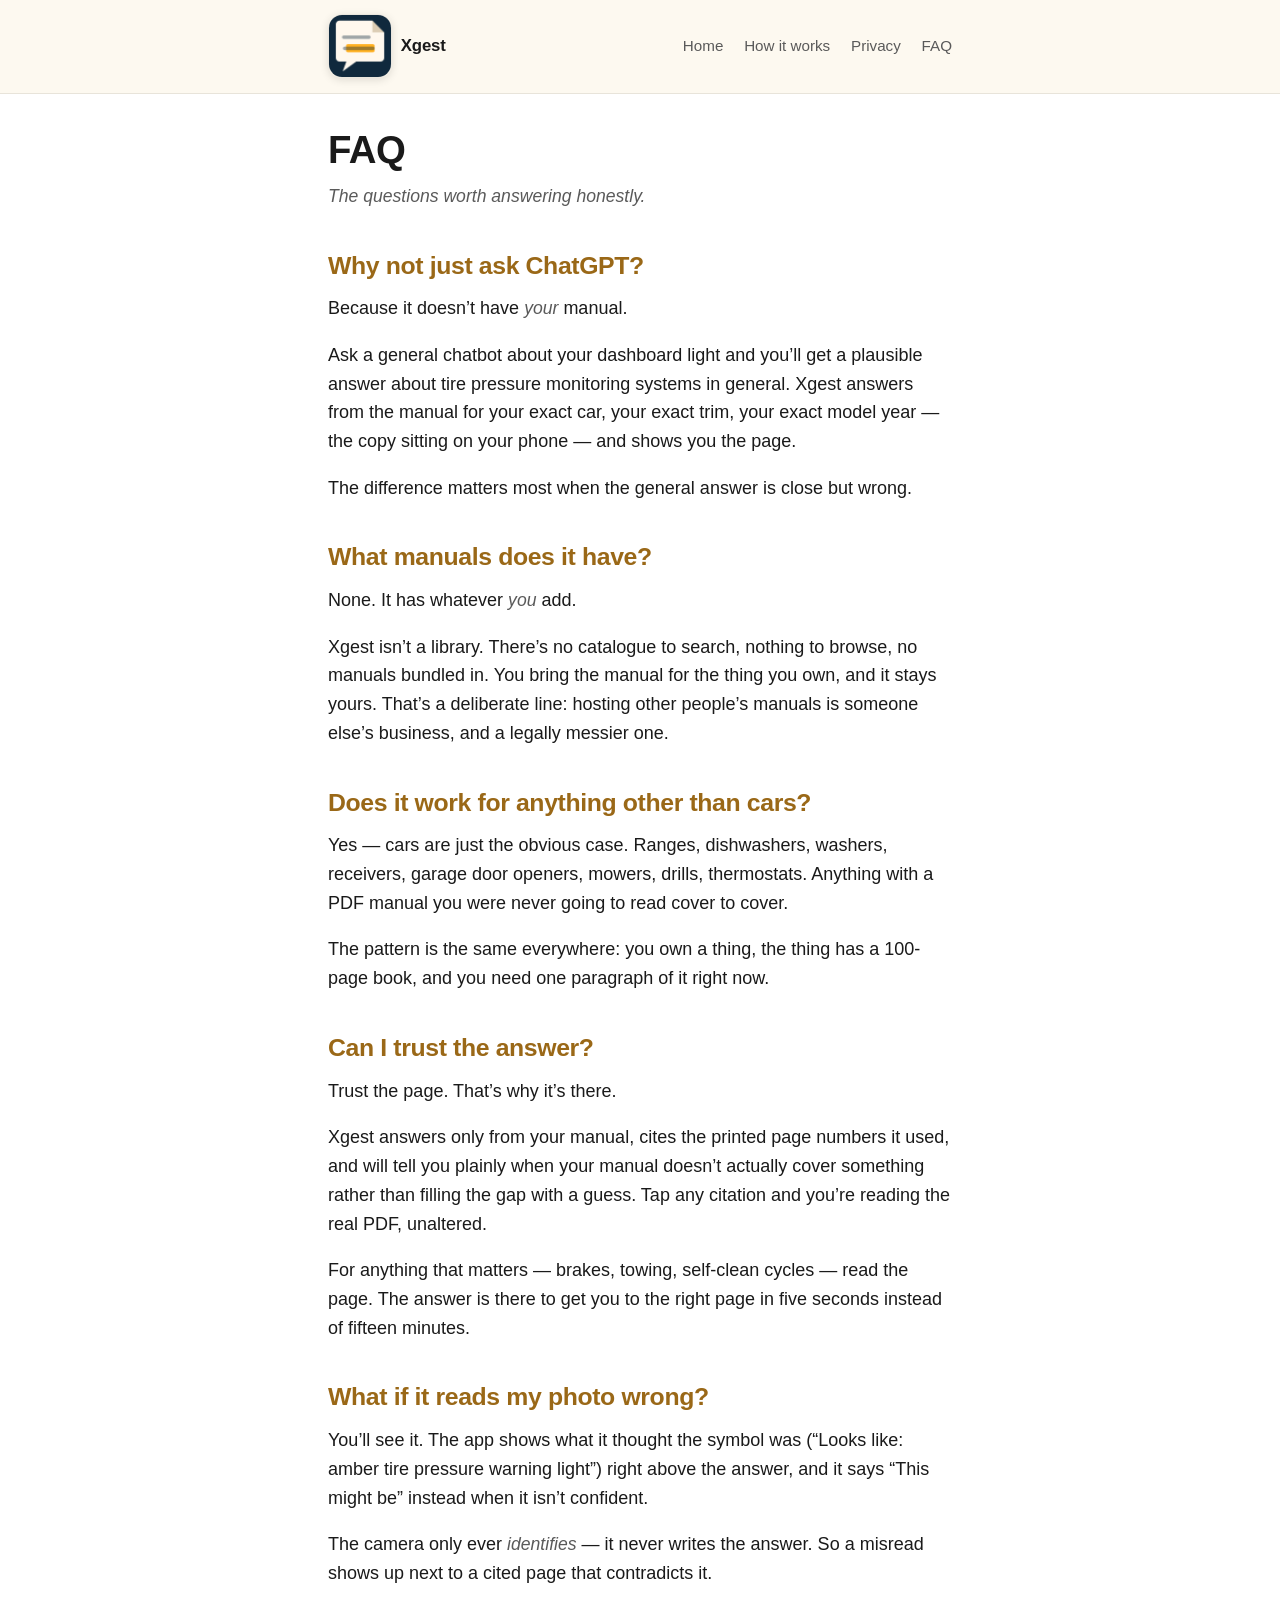
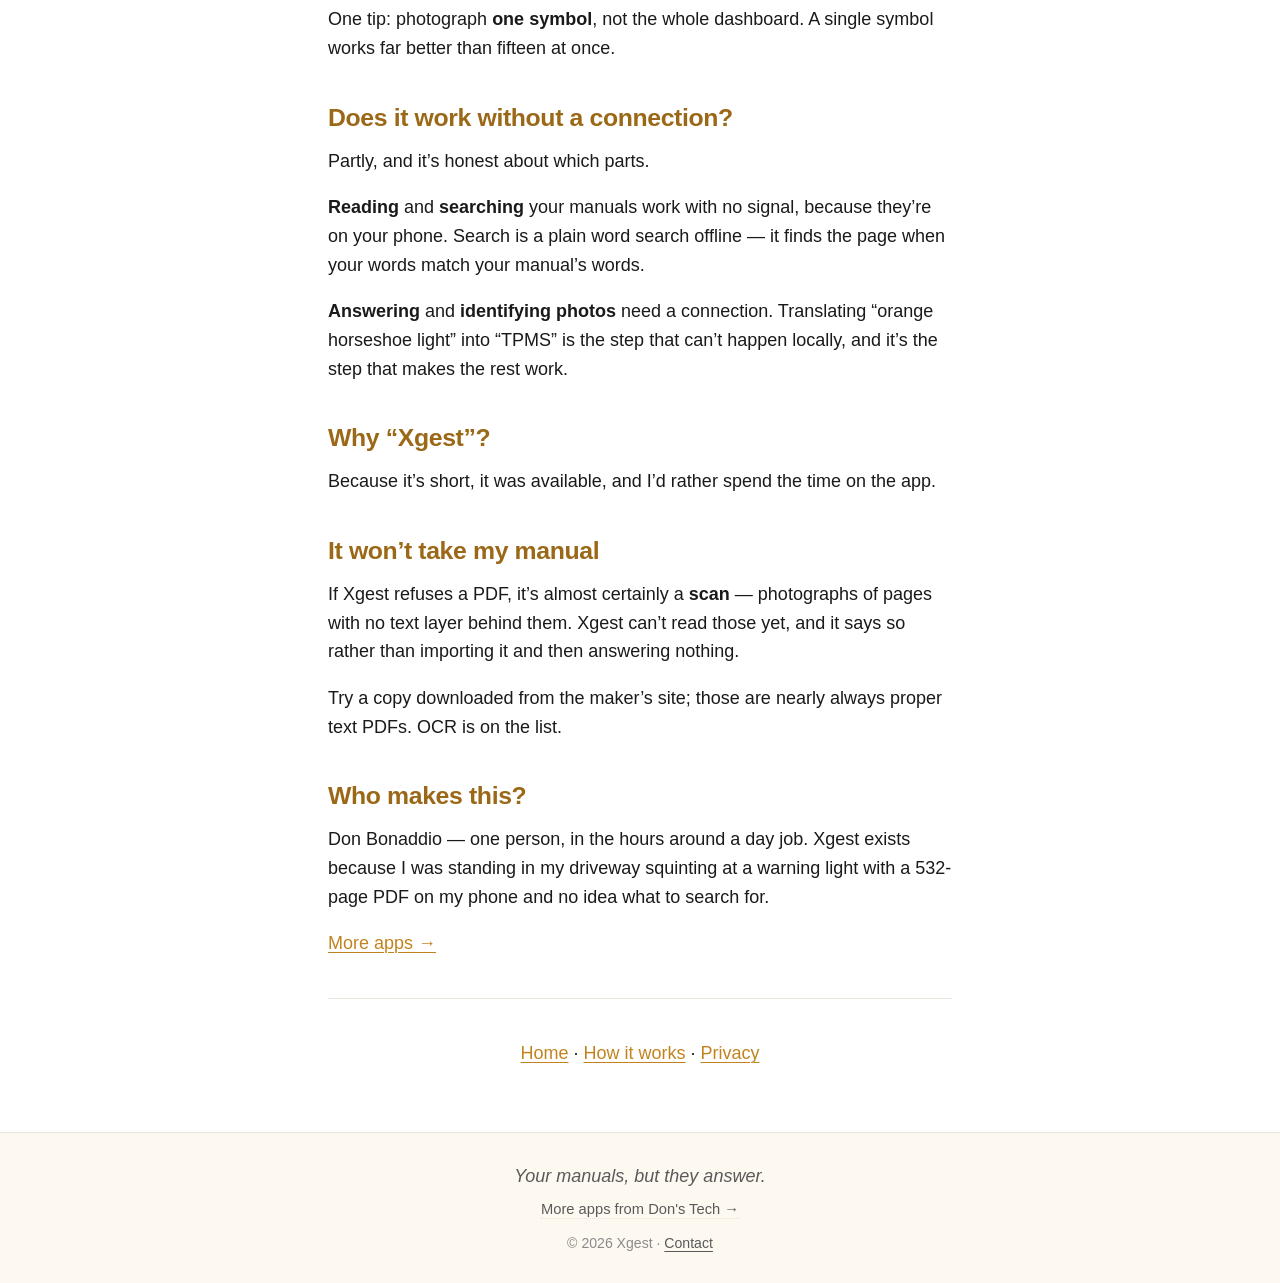
==== faq.html @ bc57be78 "Deploy: initial site" ====
<!DOCTYPE html>
<html lang="en">
<head>
<meta charset="UTF-8">
<meta name="viewport" content="width=device-width, initial-scale=1.0">
<meta name="description" content="The questions worth answering honestly.">
<title>FAQ — Xgest</title>
<link rel="stylesheet" href="style.css">
<link rel="icon" type="image/png" href="icon.png">
<link rel="apple-touch-icon" href="icon.png">
</head>
<body>
<header class="site-header">
  <div class="container">
    <a href="index.html" class="brand">
      <img src="icon.png" alt="" class="brand-icon">
      <span>Xgest</span>
    </a>
    <nav class="primary-nav">
      <a href="index.html">Home</a>
      <a href="how.html">How it works</a>
      <a href="why-private.html">Privacy</a>
      <a href="faq.html">FAQ</a>
    </nav>
  </div>
</header>

<main class="container">
<h1>FAQ</h1>
<p><em>The questions worth answering honestly.</em></p>
<h2>Why not just ask ChatGPT?</h2>
<p>Because it doesn&rsquo;t have <em>your</em> manual.</p>
<p>Ask a general chatbot about your dashboard light and you&rsquo;ll get a plausible answer about tire pressure monitoring systems in general. Xgest answers from the manual for your exact car, your exact trim, your exact model year — the copy sitting on your phone — and shows you the page.</p>
<p>The difference matters most when the general answer is close but wrong.</p>
<h2>What manuals does it have?</h2>
<p>None. It has whatever <em>you</em> add.</p>
<p>Xgest isn&rsquo;t a library. There&rsquo;s no catalogue to search, nothing to browse, no manuals bundled in. You bring the manual for the thing you own, and it stays yours. That&rsquo;s a deliberate line: hosting other people&rsquo;s manuals is someone else&rsquo;s business, and a legally messier one.</p>
<h2>Does it work for anything other than cars?</h2>
<p>Yes — cars are just the obvious case. Ranges, dishwashers, washers, receivers, garage door openers, mowers, drills, thermostats. Anything with a PDF manual you were never going to read cover to cover.</p>
<p>The pattern is the same everywhere: you own a thing, the thing has a 100-page book, and you need one paragraph of it right now.</p>
<h2>Can I trust the answer?</h2>
<p>Trust the page. That&rsquo;s why it&rsquo;s there.</p>
<p>Xgest answers only from your manual, cites the printed page numbers it used, and will tell you plainly when your manual doesn&rsquo;t actually cover something rather than filling the gap with a guess. Tap any citation and you&rsquo;re reading the real PDF, unaltered.</p>
<p>For anything that matters — brakes, towing, self-clean cycles — read the page. The answer is there to get you to the right page in five seconds instead of fifteen minutes.</p>
<h2>What if it reads my photo wrong?</h2>
<p>You&rsquo;ll see it. The app shows what it thought the symbol was (&ldquo;Looks like: amber tire pressure warning light&rdquo;) right above the answer, and it says &ldquo;This might be&rdquo; instead when it isn&rsquo;t confident.</p>
<p>The camera only ever <em>identifies</em> — it never writes the answer. So a misread shows up next to a cited page that contradicts it.</p>
<p>One tip: photograph <strong>one symbol</strong>, not the whole dashboard. A single symbol works far better than fifteen at once.</p>
<h2>Does it work without a connection?</h2>
<p>Partly, and it&rsquo;s honest about which parts.</p>
<p><strong>Reading</strong> and <strong>searching</strong> your manuals work with no signal, because they&rsquo;re on your phone. Search is a plain word search offline — it finds the page when your words match your manual&rsquo;s words.</p>
<p><strong>Answering</strong> and <strong>identifying photos</strong> need a connection. Translating &ldquo;orange horseshoe light&rdquo; into &ldquo;TPMS&rdquo; is the step that can&rsquo;t happen locally, and it&rsquo;s the step that makes the rest work.</p>
<h2>Why &ldquo;Xgest&rdquo;?</h2>
<p>Because it&rsquo;s short, it was available, and I&rsquo;d rather spend the time on the app.</p>
<h2>It won&rsquo;t take my manual</h2>
<p>If Xgest refuses a PDF, it&rsquo;s almost certainly a <strong>scan</strong> — photographs of pages with no text layer behind them. Xgest can&rsquo;t read those yet, and it says so rather than importing it and then answering nothing.</p>
<p>Try a copy downloaded from the maker&rsquo;s site; those are nearly always proper text PDFs. OCR is on the list.</p>
<h2>Who makes this?</h2>
<p>Don Bonaddio — one person, in the hours around a day job. Xgest exists because I was standing in my driveway squinting at a warning light with a 532-page PDF on my phone and no idea what to search for.</p>
<p><a href="https://donstech.com">More apps →</a></p>
<hr />
<p><a href="index.html">Home</a> · <a href="how.html">How it works</a> · <a href="why-private.html">Privacy</a></p>
</main>

<footer class="site-footer">
  <div class="container">
    <p class="tagline">Your manuals, but they answer.</p>
    <p class="umbrella"><a href="https://donstech.com">More apps from Don's Tech →</a></p>
    <p class="meta">© 2026 Xgest · <a href="mailto:don@xgest.app">Contact</a></p>
  </div>
</footer>
</body>
</html>
---- style.css ----
/* Xgest — paper, ink, and a highlighter.
 *
 * Single stylesheet for the whole site. No build step beyond build.py
 * copying this file into ./build/.
 *
 * Forked from whatsfordinnertonight.org's stylesheet: same structure, same
 * build.py, retheme only. The two sites should feel like siblings, because
 * they are.
 *
 * Design notes:
 * - System fonts so the site feels native on each platform
 * - Comfortable measure (45-75 chars per line) for actual reading
 * - One column, generous spacing, no sidebar, no popups
 * - Palette mirrors the app icon: a page of grey type with one amber
 *   highlight across it. Amber is the answer; the paper is your manual.
 * - No JS required
 */

/* ---- Variables ---- */

:root {
    --bg: #ffffff;
    --fg: #1a1a1a;
    --fg-muted: #5a5a5a;
    --fg-tertiary: #8a8a8a;

    /* Xgest palette — amber is the highlighter. Ink and slate are the
     * page it's drawn on. */
    --accent: #c2831f;            /* amber — the highlight, primary CTA */
    --accent-dark: #9a6817;
    --sage: #6f8e6e;              /* reserved: "found it" / success */
    --sage-dark: #557555;
    --navy: #3a4a6d;              /* reserved: citations / page links */
    --navy-dark: #2c3a59;

    --border: #e8e4da;
    --surface: #fdf9f0;            /* paper */
    --code-bg: #f5f1e8;

    --maxw: 42rem;
    --maxw-wide: 56rem;

    --font-sans: -apple-system, BlinkMacSystemFont, "SF Pro Text", "Segoe UI",
                 Roboto, Helvetica, Arial, sans-serif;
    --font-serif: "New York", "Charter", "Georgia", "Iowan Old Style", serif;
}

/* ---- Reset / base ---- */

*, *::before, *::after {
    box-sizing: border-box;
}

html {
    -webkit-text-size-adjust: 100%;
    scroll-behavior: smooth;
}

body {
    margin: 0;
    padding: 0;
    font-family: var(--font-sans);
    font-size: 18px;
    line-height: 1.6;
    color: var(--fg);
    background: var(--bg);
    text-rendering: optimizeLegibility;
    -webkit-font-smoothing: antialiased;
}

.container {
    width: 100%;
    max-width: var(--maxw);
    margin: 0 auto;
    padding: 0 1.5rem;
}

/* ---- Header / nav ---- */

.site-header {
    border-bottom: 1px solid var(--border);
    background: var(--surface);
    padding: 0.9rem 0;
    margin-bottom: 2rem;
}

.site-header .container {
    display: flex;
    align-items: center;
    justify-content: space-between;
    gap: 1.5rem;
    flex-wrap: wrap;
}

.brand {
    display: flex;
    align-items: center;
    gap: 0.55rem;
    text-decoration: none;
    color: var(--fg);
    font-weight: 700;
    font-size: 1.05rem;
    letter-spacing: -0.01em;
}

/* App icon next to the wordmark. Doubled from 32px to 64px to match
 * gososh.app so the brand reads more confidently on first glance.
 * iOS app-icon rounding (14px on a 64px tile = iOS 16+ default ratio)
 * so the mark reads as "the app," not a generic square logo.
 *
 * Light border + soft drop shadow give the icon visual weight against
 * the white page without overwhelming the wordmark beside it. */
.brand-icon {
    width: 64px;
    height: 64px;
    border-radius: 14px;
    flex-shrink: 0;
    display: block;
    border: 1px solid rgba(0, 0, 0, 0.08);
    box-shadow: 0 2px 8px rgba(0, 0, 0, 0.12);
    box-sizing: border-box;
}

.primary-nav {
    display: flex;
    gap: 1.3rem;
    flex-wrap: wrap;
}

.primary-nav a {
    color: var(--fg-muted);
    text-decoration: none;
    font-size: 0.95rem;
    font-weight: 500;
    transition: color 0.15s ease;
}

.primary-nav a:hover {
    color: var(--accent);
}

/* ---- Headings ---- */

h1, h2, h3, h4 {
    line-height: 1.25;
    color: var(--fg);
    letter-spacing: -0.015em;
}

h1 {
    font-size: 2.4rem;
    margin: 0 0 0.5rem;
    font-weight: 700;
}

h2 {
    font-size: 1.55rem;
    margin: 2.5rem 0 0.8rem;
    font-weight: 700;
    color: var(--accent-dark);
}

h3 {
    font-size: 1.2rem;
    margin: 1.8rem 0 0.5rem;
    font-weight: 600;
}

p {
    margin: 0 0 1.1rem;
}

/* The italic line directly under the H1 is the subtitle — style it
 * larger and softer than body copy. Markdown renders this as an
 * <em>...</em> inside a paragraph. */
main > p:first-of-type em {
    font-style: italic;
    color: var(--fg-muted);
    font-size: 1.15rem;
    display: inline-block;
}

/* Bold callouts inside paragraphs (key claims like "Your library, your
 * family, your kitchen") get extra visual weight. */
strong {
    color: var(--fg);
    font-weight: 700;
}

/* Hard rule between body and closing kicker line. */
hr {
    border: none;
    border-top: 1px solid var(--border);
    margin: 2.5rem 0;
}

/* The closing italic line (the "If you've tried six recipe apps..."
 * kicker) gets centered and styled larger to match its rhetorical
 * weight. */
main > p > em:only-child {
    font-style: italic;
    font-size: 1.1rem;
    color: var(--fg-muted);
}

main > hr + p {
    text-align: center;
}

main > hr + p + p {
    text-align: center;
    font-size: 1.05rem;
}

/* ---- Links ---- */

a {
    color: var(--accent);
    text-decoration: underline;
    text-decoration-thickness: 1px;
    text-underline-offset: 0.18em;
    transition: color 0.15s ease;
}

a:hover {
    color: var(--accent-dark);
}

/* ---- Lists ---- */

ul, ol {
    padding-left: 1.4rem;
    margin: 0 0 1.2rem;
}

li {
    margin-bottom: 0.4rem;
}

/* ---- Code ---- */

code {
    font-family: "SF Mono", Menlo, Consolas, monospace;
    font-size: 0.9em;
    background: var(--code-bg);
    padding: 0.15em 0.4em;
    border-radius: 4px;
    color: var(--fg);
}

pre {
    background: var(--code-bg);
    padding: 1rem;
    border-radius: 6px;
    overflow-x: auto;
    border: 1px solid var(--border);
}

pre code {
    background: none;
    padding: 0;
}

/* ---- Tables ---- */

table {
    width: 100%;
    border-collapse: collapse;
    margin: 1rem 0 1.5rem;
    font-size: 0.95rem;
}

th, td {
    text-align: left;
    padding: 0.55rem 0.75rem;
    border-bottom: 1px solid var(--border);
}

th {
    font-weight: 600;
    color: var(--fg);
    background: var(--surface);
}

/* ---- Footer ---- */

.site-footer {
    border-top: 1px solid var(--border);
    background: var(--surface);
    margin-top: 4rem;
    padding: 1.8rem 0;
    color: var(--fg-muted);
}

.site-footer .container {
    text-align: center;
}

.site-footer .tagline {
    font-style: italic;
    margin: 0 0 0.5rem;
    color: var(--fg-muted);
}

/* "More apps from Don's Tech →" cross-promo line. Subtle treatment
 * — dotted underline, muted color — so it reads as a footer nav
 * link rather than a content CTA. */
.site-footer .umbrella {
    margin: 0.5rem 0 0.6rem;
    font-size: 0.92rem;
}

.site-footer .umbrella a {
    text-decoration: none;
    border-bottom: 1px dotted var(--border);
    padding-bottom: 1px;
    transition: color 0.15s ease, border-bottom-color 0.15s ease;
}

.site-footer .meta {
    font-size: 0.88rem;
    margin: 0;
    color: var(--fg-tertiary);
}

.site-footer a {
    color: var(--fg-muted);
}

/* ---- Responsive ---- */

@media (max-width: 600px) {
    body { font-size: 17px; }
    h1 { font-size: 2.0rem; }
    h2 { font-size: 1.35rem; }
    .container { padding: 0 1.2rem; }
    .primary-nav { gap: 1rem; }
    .primary-nav a { font-size: 0.9rem; }
}
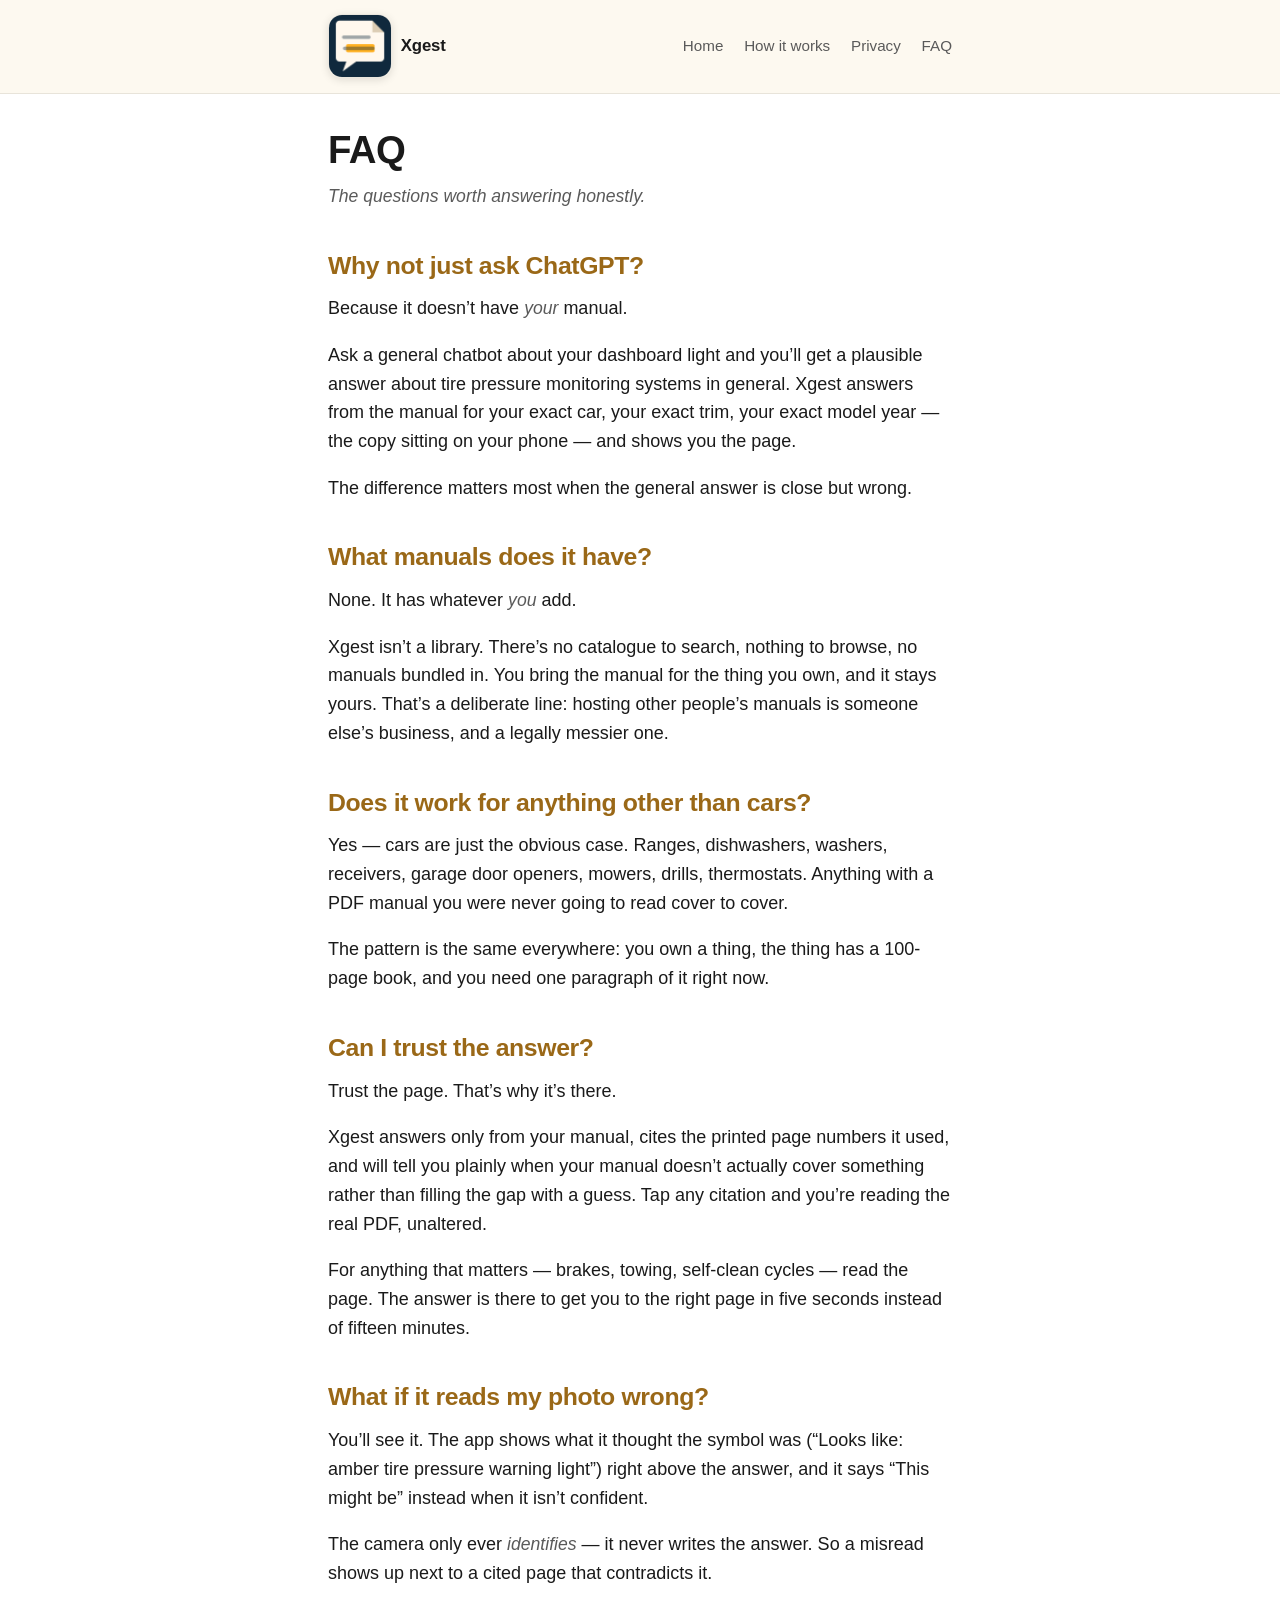
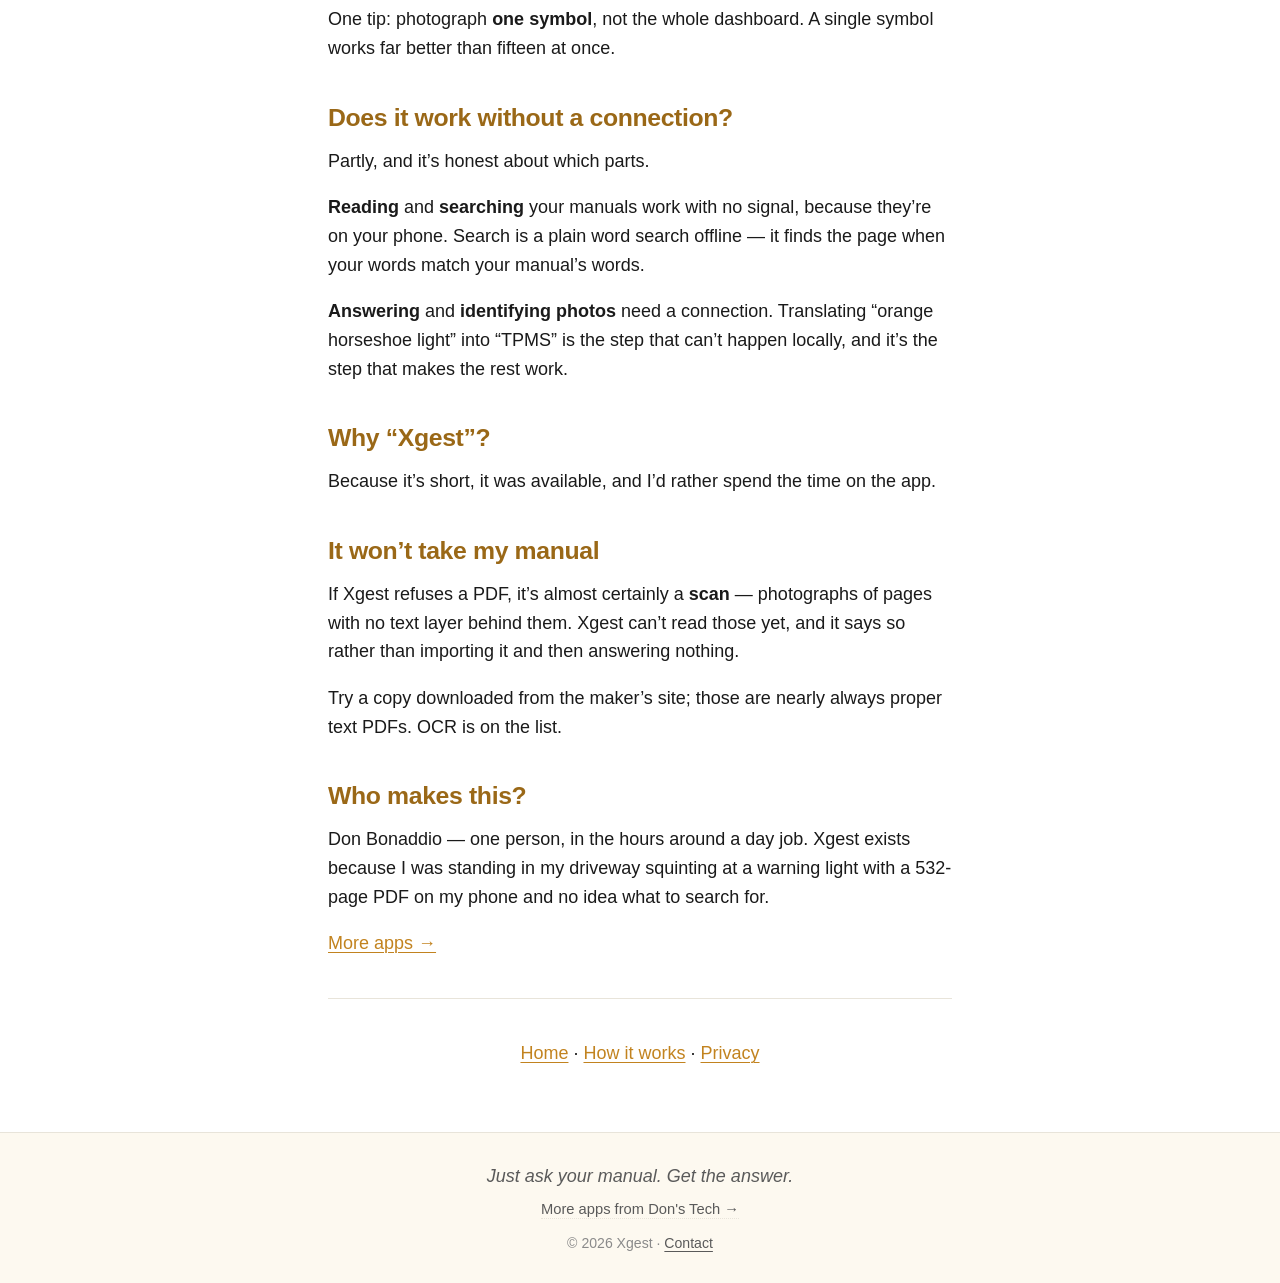
==== commit 2764b332: "Deploy: new tagline" ====
--- a/faq.html
+++ b/faq.html
@@ -64,7 +64,7 @@
 
 <footer class="site-footer">
   <div class="container">
-    <p class="tagline">Your manuals, but they answer.</p>
+    <p class="tagline">Just ask your manual. Get the answer.</p>
     <p class="umbrella"><a href="https://donstech.com">More apps from Don's Tech →</a></p>
     <p class="meta">© 2026 Xgest · <a href="mailto:don@xgest.app">Contact</a></p>
   </div>
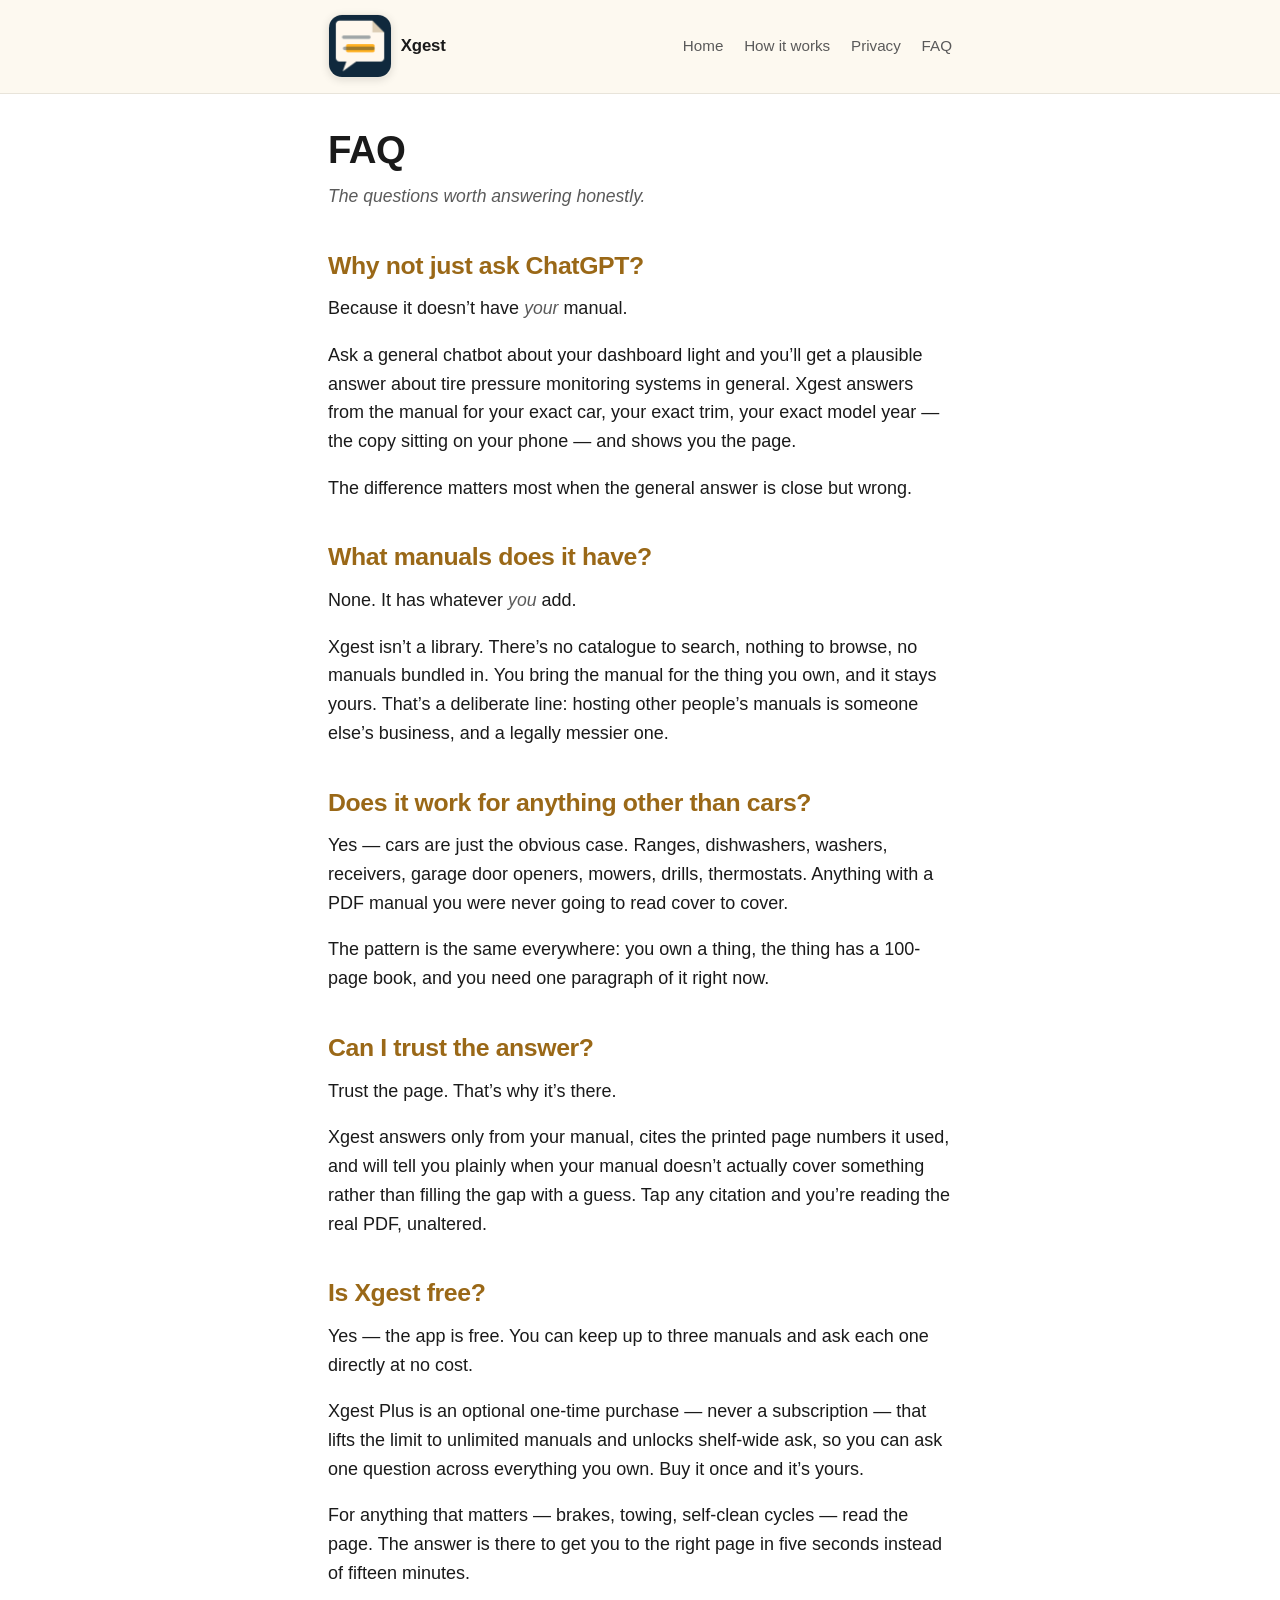
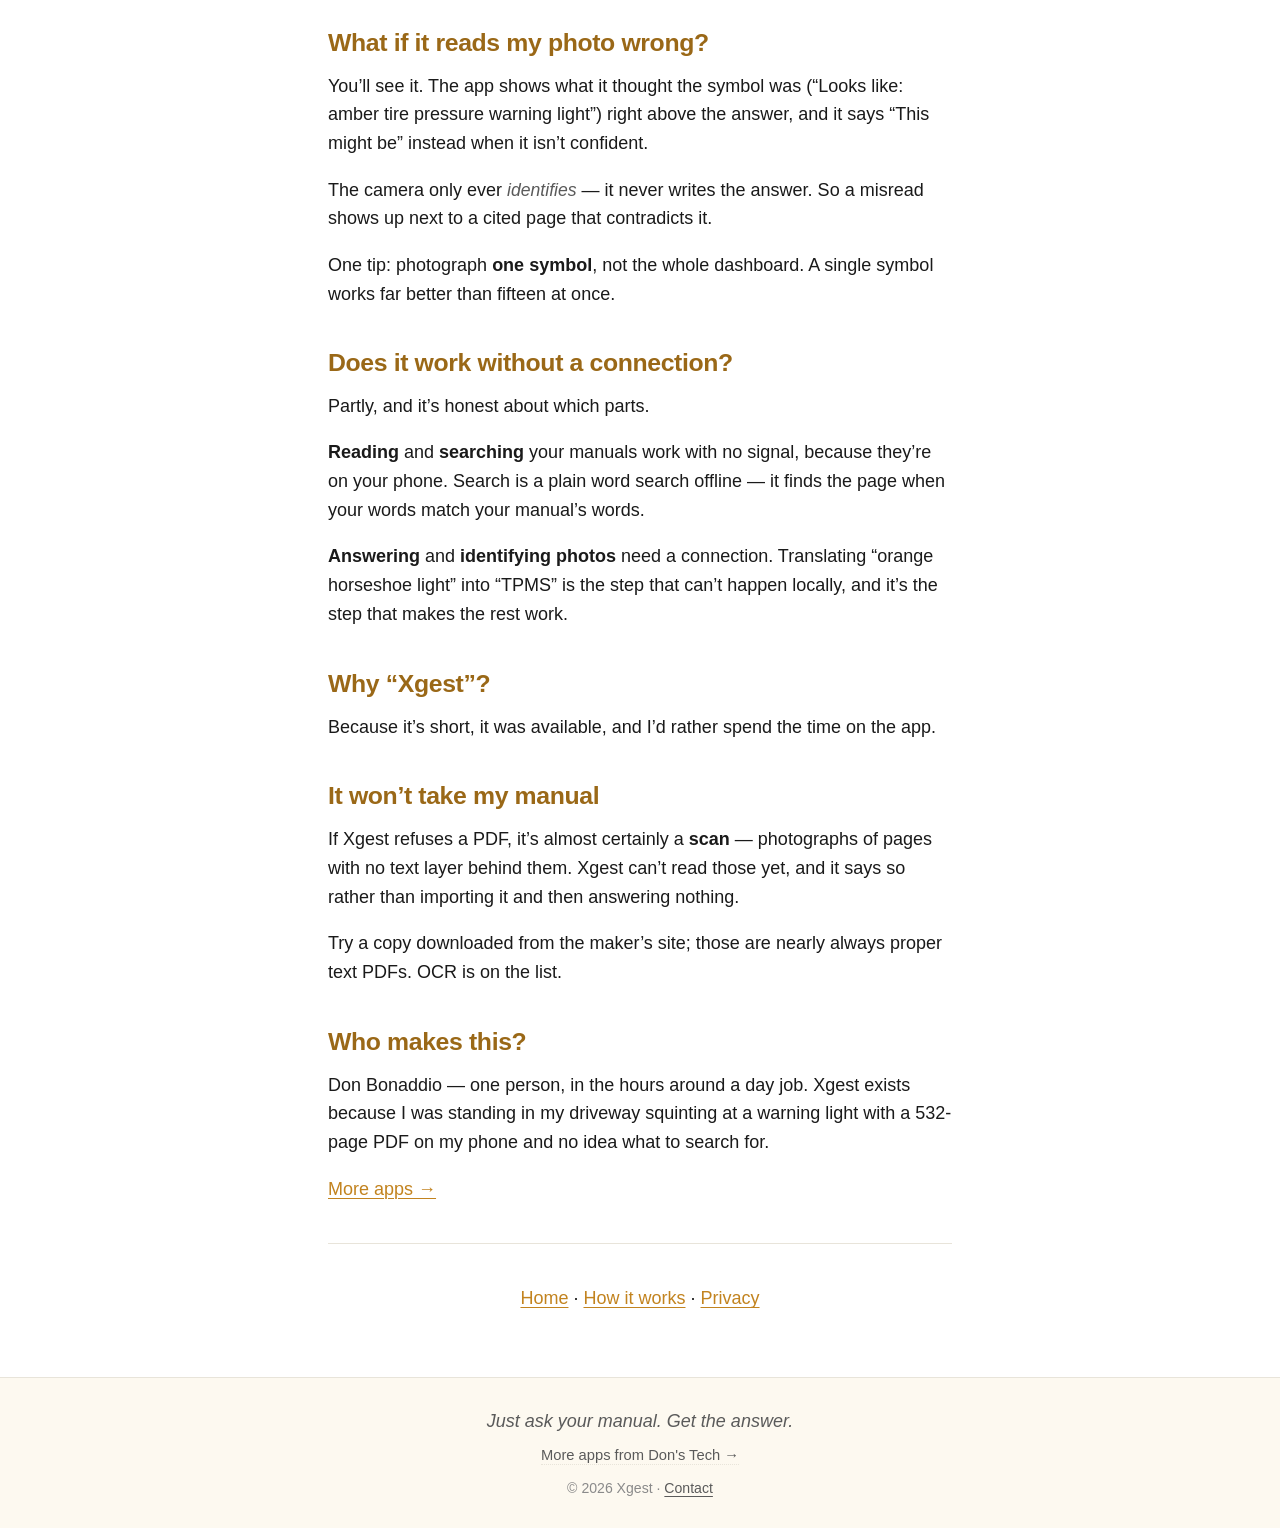
==== commit 23950e30: "Clarify Xgest is free with optional one-time Plus (CTA note + FAQ)" ====
--- a/faq.html
+++ b/faq.html
@@ -41,6 +41,9 @@
 <h2>Can I trust the answer?</h2>
 <p>Trust the page. That&rsquo;s why it&rsquo;s there.</p>
 <p>Xgest answers only from your manual, cites the printed page numbers it used, and will tell you plainly when your manual doesn&rsquo;t actually cover something rather than filling the gap with a guess. Tap any citation and you&rsquo;re reading the real PDF, unaltered.</p>
+<h2>Is Xgest free?</h2>
+<p>Yes &mdash; the app is free. You can keep up to three manuals and ask each one directly at no cost.</p>
+<p>Xgest Plus is an optional one-time purchase &mdash; never a subscription &mdash; that lifts the limit to unlimited manuals and unlocks shelf-wide ask, so you can ask one question across everything you own. Buy it once and it&rsquo;s yours.</p>
 <p>For anything that matters — brakes, towing, self-clean cycles — read the page. The answer is there to get you to the right page in five seconds instead of fifteen minutes.</p>
 <h2>What if it reads my photo wrong?</h2>
 <p>You&rsquo;ll see it. The app shows what it thought the symbol was (&ldquo;Looks like: amber tire pressure warning light&rdquo;) right above the answer, and it says &ldquo;This might be&rdquo; instead when it isn&rsquo;t confident.</p>
--- a/style.css
+++ b/style.css
@@ -212,6 +212,90 @@
     font-size: 1.05rem;
 }
 
+/* ---- Demo video ---- */
+
+/* Portrait screen recording shown at phone width, centred. Rounded and
+ * lightly framed so it reads as "the app on a phone" against the white page,
+ * echoing the app-icon treatment in the header. Autoplays muted + looped. */
+.demo {
+    margin: 2rem auto 2.5rem;
+    max-width: 300px;
+    text-align: center;
+}
+
+.demo video {
+    width: 100%;
+    height: auto;
+    display: block;
+    border-radius: 22px;
+    border: 1px solid rgba(0, 0, 0, 0.08);
+    box-shadow: 0 6px 24px rgba(0, 0, 0, 0.14);
+    background: var(--bg);
+}
+
+.demo figcaption {
+    margin-top: 0.8rem;
+    font-size: 0.9rem;
+    color: var(--fg-muted);
+    line-height: 1.45;
+}
+
+/* Placeholder for a clip not yet recorded. A compact, clearly-intentional card
+ * (not the full phone height — an empty tall box reads as broken). A small
+ * amber play glyph marks it as "a video goes here." Swapped for a <video>
+ * once the clip lands. */
+.demo.pending .demo-placeholder {
+    width: 100%;
+    aspect-ratio: 3 / 4;
+    border-radius: 18px;
+    border: 1px dashed var(--border);
+    background: var(--surface);
+    display: flex;
+    flex-direction: column;
+    align-items: center;
+    justify-content: center;
+    gap: 0.1rem;
+    color: var(--fg-tertiary);
+}
+
+/* Amber play triangle above the label. */
+.demo.pending .demo-placeholder::before {
+    content: "";
+    width: 0;
+    height: 0;
+    border-style: solid;
+    border-width: 11px 0 11px 18px;
+    border-color: transparent transparent transparent var(--accent);
+    opacity: 0.75;
+    margin-bottom: 0.7rem;
+}
+
+.demo.pending .demo-label {
+    font-weight: 700;
+    font-size: 1rem;
+    letter-spacing: 0.02em;
+    color: var(--fg-muted);
+}
+
+.demo.pending .demo-note {
+    font-size: 0.85rem;
+}
+
+/* Small amber pill marking a Plus-only feature in a heading. */
+.plus-tag {
+    display: inline-block;
+    vertical-align: middle;
+    margin-left: 0.5rem;
+    padding: 0.1em 0.55em;
+    font-size: 0.72rem;
+    font-weight: 700;
+    letter-spacing: 0.03em;
+    text-transform: uppercase;
+    color: #fff;
+    background: var(--accent);
+    border-radius: 999px;
+}
+
 /* ---- Links ---- */
 
 a {
@@ -337,3 +421,34 @@
     .primary-nav { gap: 1rem; }
     .primary-nav a { font-size: 0.9rem; }
 }
+
+/* ---- Prominent download CTA (amber pill) ---- */
+.cta-download {
+    display: inline-block;
+    margin: 0;
+    padding: 0.85rem 2rem;
+    background: var(--accent);
+    color: #fff;
+    font-weight: 700;
+    font-size: 1.08rem;
+    text-decoration: none;
+    border-radius: 999px;
+    box-shadow: 0 4px 18px rgba(194, 131, 31, 0.35);
+    transition: background 0.15s ease, transform 0.08s ease;
+}
+.cta-download:hover {
+    background: var(--accent-dark);
+    color: #fff;
+    transform: translateY(-1px);
+}
+.cta-download-wrap {
+    text-align: center;
+    margin: 1.75rem 0 0.6rem;
+}
+/* Small "it's free" reassurance under the download button. */
+.cta-note {
+    text-align: center;
+    margin: 0 0 1.75rem;
+    font-size: 0.92rem;
+    color: var(--fg-muted);
+}
